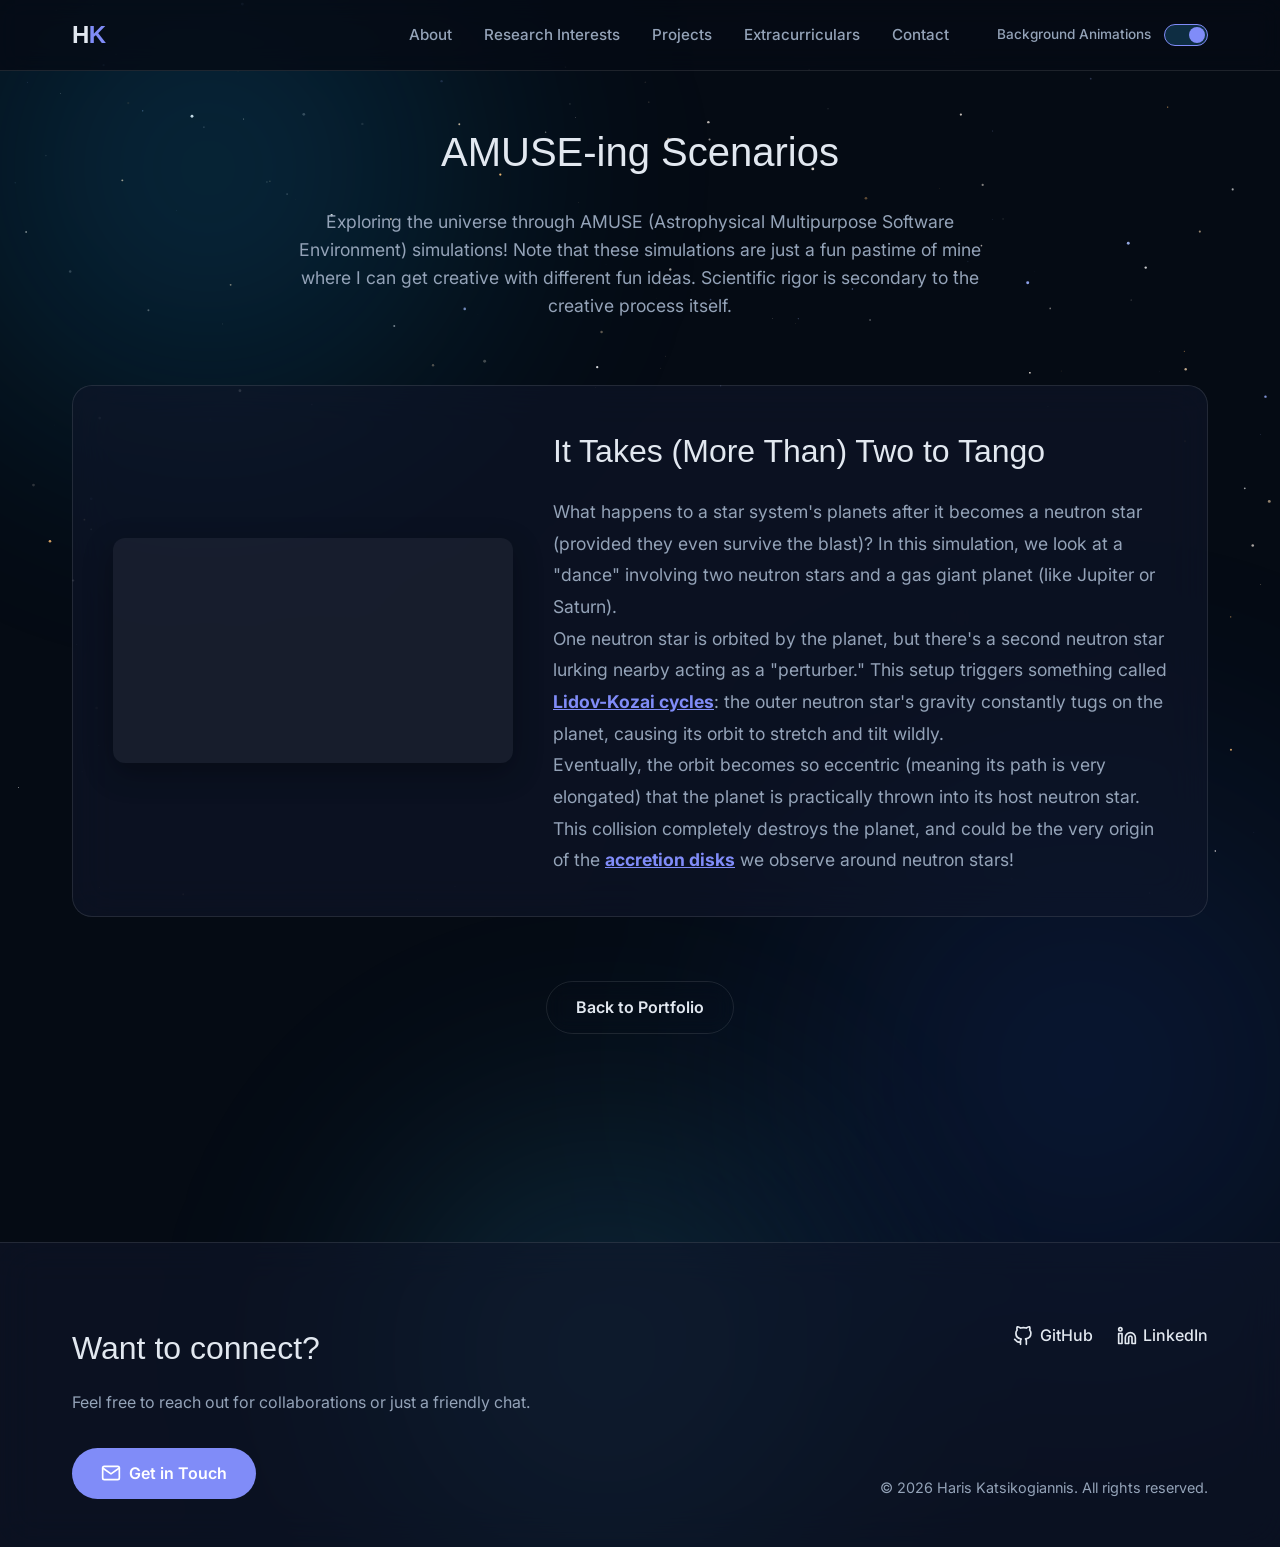
==== amuse-scenarios.html @ 599dd7ea "feat: Embed YouTube videos for AMUSE scenarios, update associated styling, and add a disclaimer rega" ====
<!DOCTYPE html>
<html lang="en">

<head>
    <meta charset="UTF-8">
    <meta name="viewport" content="width=device-width, initial-scale=1.0">
    <meta name="description"
        content="AMUSE-ing Scenarios - Using the Astrophysical Multipurpose Software Environment (AMUSE) to simulate astrophysics ideas.">
    <title>AMUSE-ing Scenarios | Haris Katsikogiannis</title>
    <link rel="icon"
        href="data:image/svg+xml,<svg xmlns=%22http://www.w3.org/2000/svg%22 viewBox=%220 0 100 100%22><rect width=%22100%22 height=%22100%22 rx=%2220%22 fill=%22%23050b14%22/><text y=%2272%22 x=%2212%22 font-size=%2260%22 font-family=%22system-ui, sans-serif%22 font-weight=%22900%22><tspan fill=%22%23e2e8f0%22>H</tspan><tspan fill=%22%23808cf8%22>K</tspan></text></svg>">
    <!-- Google Fonts -->
    <link rel="preconnect" href="https://fonts.googleapis.com">
    <link rel="preconnect" href="https://fonts.gstatic.com" crossorigin>
    <link
        href="https://fonts.googleapis.com/css2?family=Inter:wght@300;400;500;600&family=Google+Sans:wght@400;500;700;900&family=IBM+Plex+Mono:wght@400;500&display=swap"
        rel="stylesheet">
    <link rel="stylesheet" href="style.css">
</head>

<body>
    <canvas id="star-canvas"></canvas>
    <div class="blob-wrapper">
        <div class="blob blob-1"></div>
        <div class="blob blob-2"></div>
        <div class="blob blob-3"></div>
    </div>

    <header class="glass-header">
        <div class="container header-container">
            <div class="logo"><a href="index.html" style="text-decoration: none; color: inherit;">H<span>K</span></a>
            </div>
            <nav>
                <ul class="nav-links">
                    <li><a href="index.html#hero">About</a></li>
                    <li><a href="index.html#research">Research Interests</a></li>
                    <li><a href="index.html#projects">Projects</a></li>
                    <li><a href="index.html#extracurriculars">Extracurriculars</a></li>
                    <li><a href="#contact">Contact</a></li>
                    <li class="toggle-container">
                        <span class="toggle-label">Background Animations</span>
                        <label class="switch">
                            <input type="checkbox" id="animation-toggle" checked>
                            <span class="slider"></span>
                        </label>
                    </li>
                </ul>
                <button class="menu-btn" aria-label="Toggle Menu">
                    <svg xmlns="http://www.w3.org/2000/svg" width="24" height="24" viewBox="0 0 24 24" fill="none"
                        stroke="currentColor" stroke-width="2" stroke-linecap="round" stroke-linejoin="round">
                        <line x1="3" y1="12" x2="21" y2="12"></line>
                        <line x1="3" y1="6" x2="21" y2="6"></line>
                        <line x1="3" y1="18" x2="21" y2="18"></line>
                    </svg>
                </button>
            </nav>
        </div>
    </header>

    <div class="overlay"></div>
    <nav class="mobile-nav">
        <ul class="nav-links">
            <li><a href="index.html#hero">About</a></li>
            <li><a href="index.html#research">Research Interests</a></li>
            <li><a href="index.html#projects">Projects</a></li>
            <li><a href="index.html#extracurriculars">Extracurriculars</a></li>
            <li><a href="#contact">Contact</a></li>
            <li class="toggle-container">
                <span class="toggle-label">Background Animations</span>
                <label class="switch">
                    <input type="checkbox" id="mobile-animation-toggle" checked>
                    <span class="slider"></span>
                </label>
            </li>
        </ul>
    </nav>


    <main>
        <section class="projects-section" style="padding-top: 120px;">
            <div class="container">
                <h1 class="section-title">AMUSE-ing Scenarios</h1>
                <p
                    style="text-align: center; color: var(--text-secondary); max-width: 700px; margin: -1.5rem auto 4rem auto; font-size: 1.1rem;">
                    Exploring the universe through AMUSE (Astrophysical Multipurpose Software Environment)
                    simulations! Note that these simulations are just a fun pastime of mine where I can get creative
                    with different fun ideas. Scientific rigor is secondary to the creative process itself.
                </p>

                <div class="list-view">
                    <!-- Scenario 1: It Takes >2 to Tango -->
                    <article class="list-card">
                        <div class="list-card-video">
                            <iframe
                                src="https://www.youtube.com/embed/Wqv7goIY148?autoplay=1&mute=1&loop=1&playlist=Wqv7goIY148"
                                title="YouTube video player" frameborder="0"
                                allow="accelerometer; autoplay; clipboard-write; encrypted-media; gyroscope; picture-in-picture; web-share"
                                referrerpolicy="strict-origin-when-cross-origin" allowfullscreen>
                            </iframe>
                        </div>
                        <div class="list-card-content">
                            <h3>It Takes (More Than) Two to Tango</h3>
                            <p>
                                What happens to a star system's planets after it becomes a neutron star
                                (provided they even survive the blast)?
                                In this simulation, we look at a "dance" involving two neutron stars and a gas giant
                                planet (like Jupiter or Saturn).
                            </p>
                            <p>
                                One neutron star is orbited by the planet, but there's a second neutron star lurking
                                nearby acting as a "perturber."
                                This setup triggers something called <strong><a
                                        href="https://en.wikipedia.org/wiki/Kozai_mechanism" target="_blank"
                                        rel="noopener noreferrer"
                                        style="color: var(--accent-primary); text-decoration: underline;">Lidov-Kozai
                                        cycles</a></strong>: the outer
                                neutron star's gravity constantly tugs on the planet, causing
                                its orbit to stretch and tilt wildly.
                            </p>
                            <p>
                                Eventually, the orbit becomes so eccentric (meaning its path is very elongated) that
                                the planet is practically thrown into
                                its host neutron star.
                                This collision completely destroys the planet, and could be the very origin of the
                                <strong><a href="https://en.wikipedia.org/wiki/Accretion_disk" target="_blank"
                                        rel="noopener noreferrer"
                                        style="color: var(--accent-primary); text-decoration: underline;">accretion
                                        disks</a></strong> we observe around neutron stars!
                            </p>
                        </div>
                    </article>
                </div>

                <div style="text-align: center; margin-top: 4rem;">
                    <a href="index.html" class="btn btn-secondary">Back to Portfolio</a>
                </div>
            </div>
        </section>
    </main>

    <footer id="contact" class="glass-footer">
        <div class="container footer-content">
            <div class="footer-left">
                <h2>Want to connect?</h2>
                <p>Feel free to reach out for collaborations or just a friendly chat.</p>
                <a href="mailto:haris.katsik@gmail.com" class="btn btn-primary"
                    style="display: inline-flex; align-items: center; gap: 0.5rem;">
                    <svg xmlns="http://www.w3.org/2000/svg" width="20" height="20" viewBox="0 0 24 24" fill="none"
                        stroke="currentColor" stroke-width="2" stroke-linecap="round" stroke-linejoin="round">
                        <path d="M4 4h16c1.1 0 2 .9 2 2v12c0 1.1-.9 2-2 2H4c-1.1 0-2-.9-2-2V6c0-1.1.9-2 2-2z"></path>
                        <polyline points="22,6 12,13 2,6"></polyline>
                    </svg>
                    Get in Touch
                </a>
            </div>
            <div class="footer-right">
                <div class="social-links">
                    <a href="https://github.com/harry353" class="social-link"
                        style="display: inline-flex; align-items: center; gap: 0.4rem;">
                        <svg xmlns="http://www.w3.org/2000/svg" width="20" height="20" viewBox="0 0 24 24" fill="none"
                            stroke="currentColor" stroke-width="2" stroke-linecap="round" stroke-linejoin="round">
                            <path
                                d="M9 19c-5 1.5-5-2.5-7-3m14 6v-3.87a3.37 3.37 0 0 0-.94-2.61c3.14-.35 6.44-1.54 6.44-7A5.44 5.44 0 0 0 20 4.77 5.07 5.07 0 0 0 19.91 1S18.73.65 16 2.48a13.38 13.38 0 0 0-7 0C6.27.65 5.09 1 5.09 1A5.07 5.07 0 0 0 5 4.77a5.44 5.44 0 0 0-1.5 3.78c0 5.42 3.3 6.61 6.44 7A3.37 3.37 0 0 0 9 18.13V22">
                            </path>
                        </svg>
                        GitHub
                    </a>
                    <a href="https://www.linkedin.com/in/haris-katsikogiannis-a5a2321a0/" class="social-link"
                        style="display: inline-flex; align-items: center; gap: 0.4rem;">
                        <svg xmlns="http://www.w3.org/2000/svg" width="20" height="20" viewBox="0 0 24 24" fill="none"
                            stroke="currentColor" stroke-width="2" stroke-linecap="round" stroke-linejoin="round">
                            <path d="M16 8a6 6 0 0 1 6 6v7h-4v-7a2 2 0 0 0-2-2 2 2 0 0 0-2 2v7h-4v-7a6 6 0 0 1 6-6z">
                            </path>
                            <rect x="2" y="9" width="4" height="12"></rect>
                            <circle cx="4" cy="4" r="2"></circle>
                        </svg>
                        LinkedIn
                    </a>
                </div>
                <p class="copyright">&copy; 2026 Haris Katsikogiannis. All rights reserved.</p>
            </div>
        </div>
    </footer>

    <script src="script.js"></script>
</body>

</html>
---- style.css ----
/* 
   Global Tokens & Reset
*/
:root {
    --bg-color: #050b14;
    /* Deep space navy */
    --text-primary: #e2e8f0;
    --text-secondary: #94a3b8;
    --accent-primary: #808cf8;
    --accent-secondary: #808cf8;
    --glass-bg: rgba(15, 23, 42, 0.6);
    --glass-border: rgba(255, 255, 255, 0.1);
    --glass-glow: rgba(128, 140, 248, 0.15);

    --font-sans: 'Inter', sans-serif;
    --font-heading: 'Google Sans', sans-serif;

    --hero-scale: 0.8;
    /* Change this single number to scale the hero text */
    --hero-font-size: clamp(calc(3rem * var(--hero-scale)), calc(5vw * var(--hero-scale)), calc(5rem * var(--hero-scale)));

    --transition-fast: 0.2s ease;
    --transition-smooth: 0.4s cubic-bezier(0.16, 1, 0.3, 1);
}

* {
    margin: 0;
    padding: 0;
    box-sizing: border-box;
}

html {
    scroll-behavior: smooth;
}

body {
    background-color: var(--bg-color);
    color: var(--text-primary);
    font-family: var(--font-sans);
    line-height: 1.6;
    overflow-x: hidden;
    position: relative;
}

/* 
   Star Canvas
*/
#star-canvas {
    position: fixed;
    top: 0;
    left: 0;
    width: 100%;
    height: 100%;
    z-index: -2;
    pointer-events: none;
    transition: opacity 3s ease;
}

/* 
   Background effects (Blobs) 
*/
.blob-wrapper {
    position: absolute;
    top: 0;
    left: 0;
    width: 100%;
    height: 100%;
    overflow: hidden;
    z-index: -1;
    pointer-events: none;
}

.blob {
    position: absolute;
    border-radius: 50%;
    filter: blur(100px);
    z-index: -1;
    opacity: 0.5;
    animation: drift 20s infinite alternate linear;
    transition: opacity 3s ease;
}

.blob-1 {
    width: 800px;
    height: 800px;
    background: radial-gradient(circle, rgba(14, 165, 233, 0.45) 0%, rgba(14, 165, 233, 0) 70%);
    top: -15%;
    left: -15%;
}

.blob-2 {
    width: 900px;
    height: 900px;
    background: radial-gradient(circle, rgba(37, 99, 235, 0.35) 0%, rgba(37, 99, 235, 0) 70%);
    top: 40%;
    right: -20%;
    animation-delay: -5s;
}

.blob-3 {
    width: 700px;
    height: 700px;
    background: radial-gradient(circle, rgba(56, 189, 248, 0.4) 0%, rgba(56, 189, 248, 0) 70%);
    bottom: -10%;
    left: 20%;
    animation-delay: -10s;
}

@keyframes drift {
    0% {
        transform: translate(0, 0) scale(1);
    }

    100% {
        transform: translate(50px, 50px) scale(1.1);
    }
}

/* 
   Typography 
*/
h1,
h2,
h3,
.logo {
    font-family: var(--font-heading);
    font-weight: 400;
}

.gradient-text {
    background: linear-gradient(90deg, var(--accent-primary), var(--accent-secondary), #b224ef);
    -webkit-background-clip: text;
    -webkit-text-fill-color: transparent;
    background-clip: text;
}

/* 
   Layout 
*/
.container {
    max-width: 1200px;
    margin: 0 auto;
    padding: 0 2rem;
    width: 100%;
}

/* 
   Header Navigation 
*/
.glass-header {
    position: fixed;
    top: 0;
    left: 0;
    width: 100%;
    z-index: 1000;
    background: rgba(5, 11, 20, 0.8);
    backdrop-filter: blur(12px);
    border-bottom: 1px solid var(--glass-border);
    padding: 1rem 0;
    transition: var(--transition-smooth);
}

.header-container {
    display: flex;
    justify-content: space-between;
    align-items: center;
}

.logo {
    font-size: 1.5rem;
    font-weight: 900;
    letter-spacing: -0.5px;
}

.logo span {
    color: var(--accent-primary);
}

.nav-links {
    list-style: none;
    display: flex;
    gap: 2rem;
}

.nav-links a {
    color: var(--text-secondary);
    text-decoration: none;
    font-size: 0.95rem;
    font-weight: 500;
    transition: var(--transition-fast);
}

.nav-links a:hover {
    color: var(--text-primary);
}

/* 
   Buttons 
*/
.btn {
    display: inline-block;
    padding: 0.8rem 1.8rem;
    border-radius: 50px;
    text-decoration: none;
    font-weight: 600;
    font-family: var(--font-sans);
    transition: var(--transition-fast);
    cursor: pointer;
    border: none;
    font-size: 1rem;
}

.btn-primary {
    background: #808cf8ff;
    color: #fff;
}

.btn-primary:hover {
    transform: translateY(-2px);
}

.btn-secondary {
    background: transparent;
    color: var(--text-primary);
    border: 1px solid var(--glass-border);
    backdrop-filter: blur(10px);
}

.btn-secondary:hover {
    background: rgba(15, 23, 42, 0.05);
    border-color: var(--accent-primary);
}

.btn-small {
    padding: 0.5rem 1.2rem;
    font-size: 0.875rem;
}


/* 
   Hero Section 
*/
.hero-section {
    min-height: 100vh;
    display: flex;
    align-items: center;
    padding-top: 80px;
}

.hero-content {
    max-width: 800px;
}

.hero-title {
    font-size: var(--hero-font-size);
    line-height: 1.1;
    margin-bottom: 1.5rem;
}

.hero-subtitle {
    font-size: 1.25rem;
    color: var(--text-secondary);
    margin-bottom: 2.5rem;
    max-width: 600px;
}

.hero-cta {
    display: flex;
    gap: 1rem;
}

/* 
   Projects Section 
*/
.projects-section {
    padding: 8rem 0;
}

.section-title {
    font-size: 2.5rem;
    margin-bottom: 3rem;
    text-align: center;
}

.projects-grid {
    display: grid;
    grid-template-columns: repeat(auto-fit, minmax(320px, 1fr));
    gap: 2.5rem;
}

/* 
   Glassmorphic Cards 
*/
.glass-card {
    background: var(--glass-bg);
    border: 1px solid var(--glass-border);
    border-radius: 20px;
    overflow: hidden;
    backdrop-filter: blur(20px);
    transition: var(--transition-smooth);
}

.glass-card:hover {
    transform: translateY(-8px);
    border-color: rgba(15, 23, 42, 0.1);
    box-shadow: 0 10px 40px rgba(0, 0, 0, 0.05);
}

.project-image {
    width: 100%;
    height: 220px;
    position: relative;
    overflow: hidden;
    background-color: rgba(255, 255, 255, 0.03);
}

.project-image img {
    width: 100%;
    height: 100%;
    object-fit: cover;
    transition: transform 0.6s ease;
}

.glass-card:hover .project-image img {
    transform: scale(1.05);
}

.project-overlay {
    position: absolute;
    inset: 0;
    background: rgba(5, 11, 20, 0.9);
    display: flex;
    justify-content: center;
    align-items: center;
    opacity: 0;
    transition: var(--transition-fast);
}

.glass-card:hover .project-overlay {
    opacity: 1;
}

.project-info {
    padding: 1.8rem;
}

.project-info h3 {
    font-size: 1.4rem;
    margin-bottom: 0.8rem;
}

.project-info p {
    color: var(--text-secondary);
    font-size: 0.95rem;
    margin-bottom: 1.5rem;
}

.tech-stack {
    display: flex;
    flex-wrap: wrap;
    gap: 0.5rem;
}

.tech-stack span {
    font-size: 0.75rem;
    padding: 0.3rem 0.8rem;
    background: rgba(15, 23, 42, 0.05);
    border: 1px solid rgba(15, 23, 42, 0.1);
    border-radius: 20px;
    color: var(--accent-primary);
    font-weight: 500;
}

/* 
   Footer 
*/
.glass-footer {
    background: var(--glass-bg);
    border-top: 1px solid var(--glass-border);
    backdrop-filter: blur(20px);
    padding: 5rem 0 3rem;
    margin-top: 5rem;
}

.footer-content {
    display: flex;
    justify-content: space-between;
    flex-wrap: wrap;
    gap: 3rem;
}

.footer-left h2 {
    font-size: 2rem;
    margin-bottom: 1rem;
}

.footer-left p {
    color: var(--text-secondary);
    margin-bottom: 2rem;
}

.footer-right {
    display: flex;
    flex-direction: column;
    align-items: flex-end;
    justify-content: space-between;
}

.social-links {
    display: flex;
    gap: 1.5rem;
    margin-bottom: 2rem;
}

.social-link {
    color: var(--text-primary);
    text-decoration: none;
    font-weight: 500;
    transition: var(--transition-fast);
}

.social-link:hover {
    color: var(--accent-primary);
}

.copyright {
    color: var(--text-secondary);
    font-size: 0.9rem;
}

/* 
   Media Queries 
*/
@media (max-width: 768px) {
    .footer-content {
        flex-direction: column;
    }

    .footer-right {
        align-items: flex-start;
    }

    .nav-links {
        display: none;
        /* Add a mobile menu logic if needed */
    }
}

/* 
   Toggle Switch 
*/
.toggle-container {
    display: flex;
    align-items: center;
    gap: 0.8rem;
    margin-left: 1rem;
}

.toggle-label {
    font-size: 0.85rem;
    color: var(--text-secondary);
    font-weight: 500;
}

.switch {
    position: relative;
    display: inline-block;
    width: 44px;
    height: 22px;
}

.switch input {
    opacity: 0;
    width: 0;
    height: 0;
}

.slider {
    position: absolute;
    cursor: pointer;
    top: 0;
    left: 0;
    right: 0;
    bottom: 0;
    background-color: rgba(255, 255, 255, 0.1);
    border: 1px solid var(--glass-border);
    transition: 0.4s;
    border-radius: 22px;
}

.slider:before {
    position: absolute;
    content: "";
    height: 16px;
    width: 16px;
    left: 2px;
    bottom: 2px;
    background-color: var(--text-secondary);
    transition: 0.4s;
    border-radius: 50%;
}

input:checked+.slider {
    background-color: rgba(56, 189, 248, 0.2);
    border-color: var(--accent-primary);
}

input:checked+.slider:before {
    transform: translateX(22px);
    background-color: var(--accent-primary);
}

/* Animation Disabling */
body.animations-disabled .blob {
    opacity: 0 !important;
}


body.animations-disabled #star-canvas {
    opacity: 0.05;
    /* Fade to almost black, just very subtle stars remaining */
}

/* 
   List View Layout (AMUSE Page)
*/
.list-view {
    display: flex;
    flex-direction: column;
    gap: 3rem;
    max-width: 1200px;
    margin: 4rem auto;
}

.list-card {
    display: flex;
    gap: 2.5rem;
    align-items: center;
    padding: 2.5rem;
    background: var(--glass-bg);
    border: 1px solid var(--glass-border);
    border-radius: 20px;
    backdrop-filter: blur(20px);
    transition: var(--transition-smooth);
}

.list-card:hover {
    border-color: var(--glass-border);
    box-shadow: none;
    transform: none;
}

.list-card-video {
    flex: 0 0 400px;
    aspect-ratio: 16 / 9;
    border-radius: 12px;
    overflow: hidden;
    background: rgba(255, 255, 255, 0.05);
    display: flex;
    align-items: center;
    justify-content: center;
    box-shadow: 0 10px 30px rgba(0, 0, 0, 0.3);
}

.list-card-video iframe {
    width: 100%;
    height: 100%;
    border: none;
}

.list-card-content {
    flex: 1;
}

.list-card-content h3 {
    font-size: 2rem;
    margin-bottom: 1.2rem;
    color: var(--text-primary);
}

.list-card-content p {
    color: var(--text-secondary);
    font-size: 1.1rem;
    line-height: 1.8;
}

/* 
   Mobile Navigation 
*/
.menu-btn {
    display: none;
    background: transparent;
    border: none;
    color: var(--text-primary);
    cursor: pointer;
    font-size: 1.5rem;
    z-index: 1002;
    padding: 0.5rem;
}

.mobile-nav {
    position: fixed;
    top: 0;
    right: -100%;
    width: 300px;
    height: 100vh;
    background: rgba(5, 11, 20, 0.98);
    backdrop-filter: blur(20px);
    z-index: 1001;
    display: flex;
    flex-direction: column;
    padding: 6rem 2rem 2rem;
    transition: var(--transition-smooth);
    border-left: 1px solid var(--glass-border);
}

.mobile-nav.active {
    right: 0;
}

.mobile-nav .nav-links {
    flex-direction: column;
    gap: 2rem;
}

.mobile-nav .nav-links a {
    font-size: 1.2rem;
}

.mobile-nav .toggle-container {
    margin-left: 0;
    margin-top: 2rem;
    padding-top: 2rem;
    border-top: 1px solid var(--glass-border);
}

.overlay {
    position: fixed;
    top: 0;
    left: 0;
    width: 100%;
    height: 100%;
    background: rgba(0, 0, 0, 0.5);
    z-index: 1000;
    opacity: 0;
    pointer-events: none;
    transition: var(--transition-fast);
}

.overlay.active {
    opacity: 1;
    pointer-events: all;
}

@media (max-width: 960px) {
    .glass-header .nav-links {
        display: none !important;
    }

    .menu-btn {
        display: block;
    }

    .mobile-nav .nav-links {
        display: flex !important;
        flex-direction: column;
    }

    .list-card {
        flex-direction: column;
        padding: 2rem;
        text-align: center;
    }

    .list-card-video {
        width: 100%;
        flex: none;
        margin-bottom: 1.5rem;
    }
}
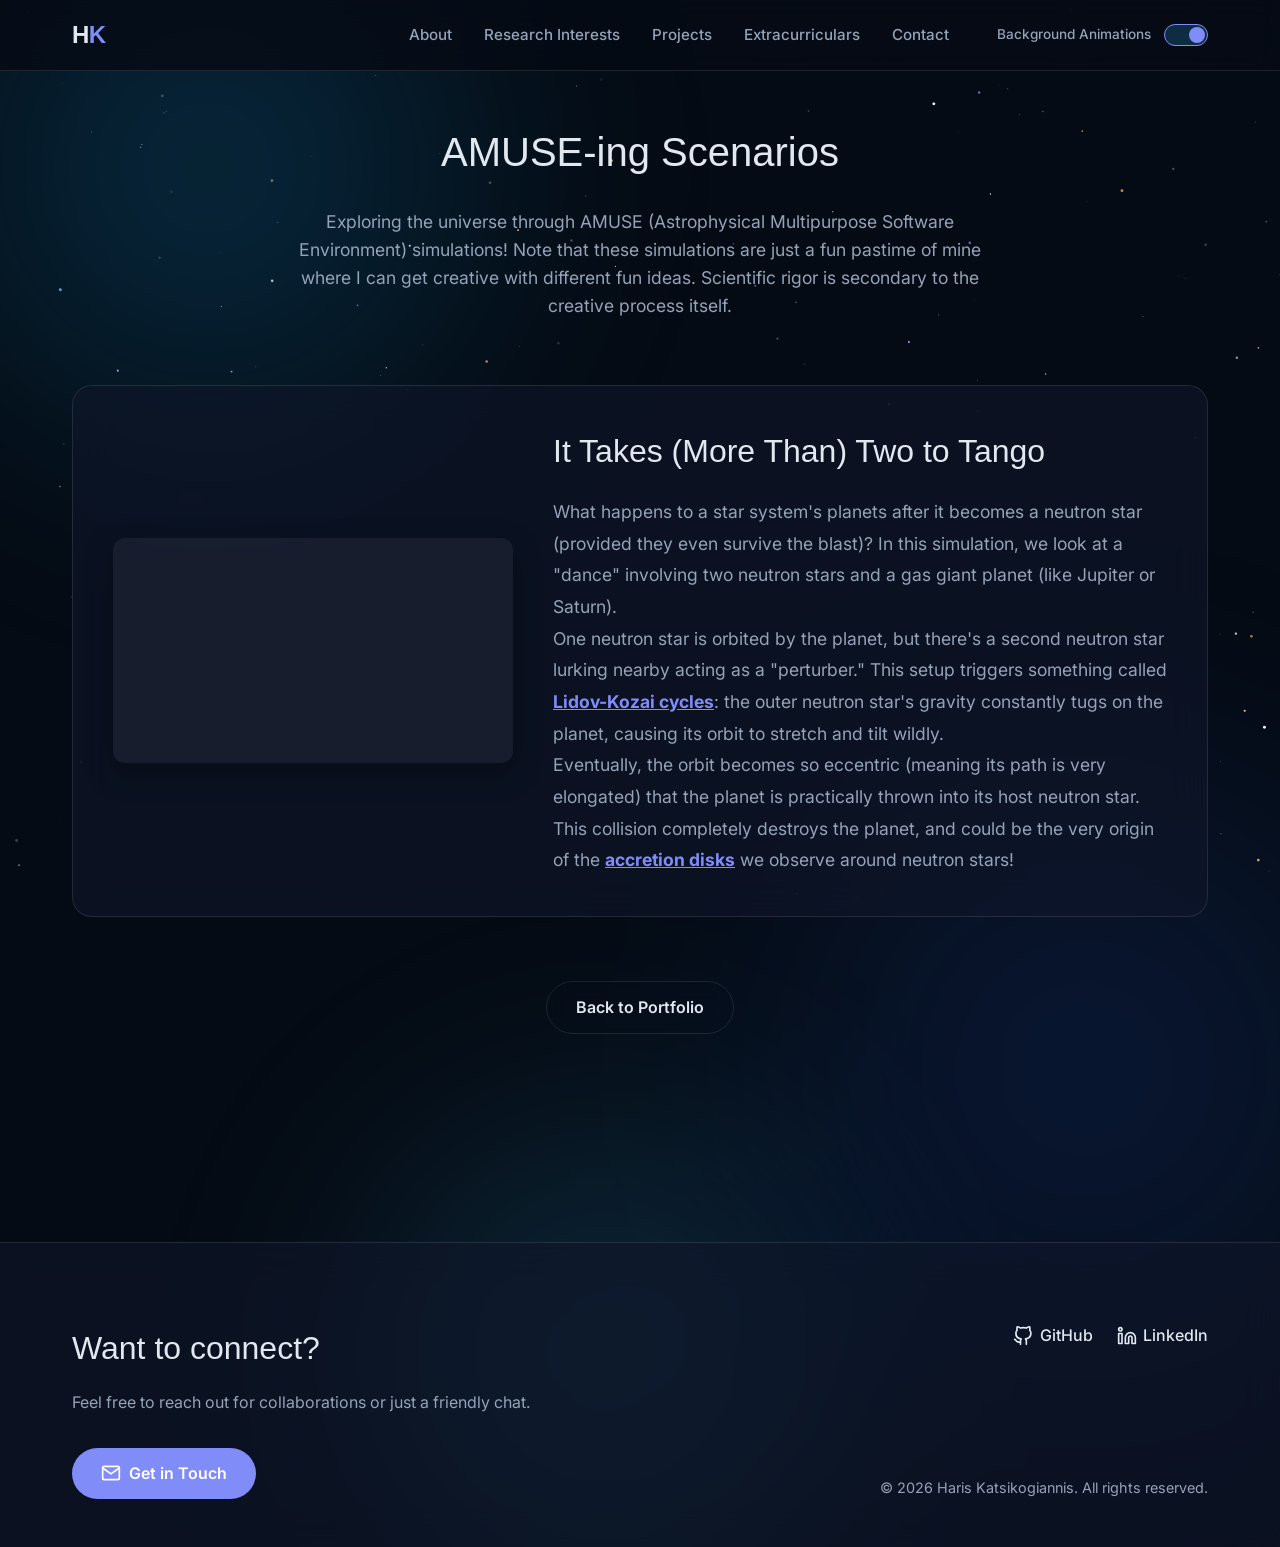
==== commit 1bf13941: "fix: Disable autoplay for embedded YouTube video." ====
--- a/amuse-scenarios.html
+++ b/amuse-scenarios.html
@@ -92,7 +92,7 @@
                     <article class="list-card">
                         <div class="list-card-video">
                             <iframe
-                                src="https://www.youtube.com/embed/Wqv7goIY148?autoplay=1&mute=1&loop=1&playlist=Wqv7goIY148"
+                                src="https://www.youtube.com/embed/Wqv7goIY148?autoplay=0&mute=1&loop=1&playlist=Wqv7goIY148"
                                 title="YouTube video player" frameborder="0"
                                 allow="accelerometer; autoplay; clipboard-write; encrypted-media; gyroscope; picture-in-picture; web-share"
                                 referrerpolicy="strict-origin-when-cross-origin" allowfullscreen>
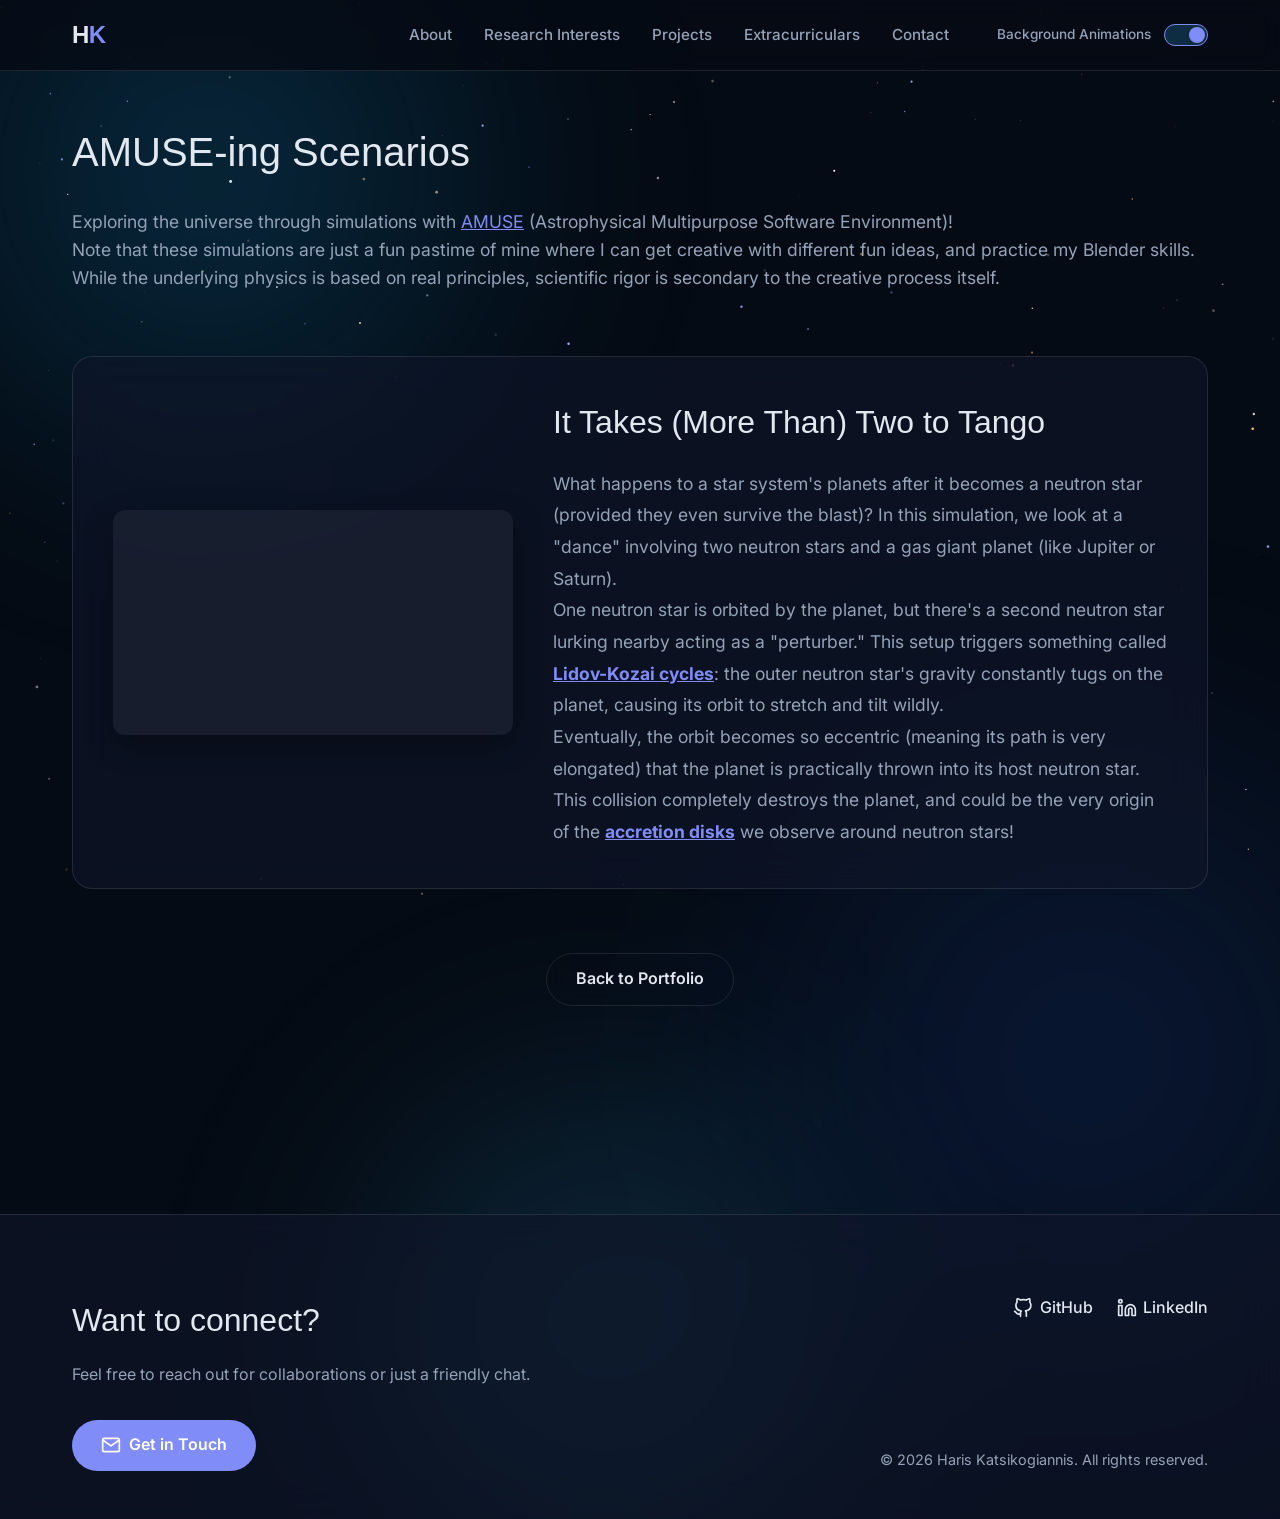
==== commit 3b6ca198: "feat: Add AMUSE project image and content updates, remove scroll animations and smooth scroll behavi" ====
--- a/amuse-scenarios.html
+++ b/amuse-scenarios.html
@@ -79,12 +79,16 @@
     <main>
         <section class="projects-section" style="padding-top: 120px;">
             <div class="container">
-                <h1 class="section-title">AMUSE-ing Scenarios</h1>
-                <p
-                    style="text-align: center; color: var(--text-secondary); max-width: 700px; margin: -1.5rem auto 4rem auto; font-size: 1.1rem;">
-                    Exploring the universe through AMUSE (Astrophysical Multipurpose Software Environment)
-                    simulations! Note that these simulations are just a fun pastime of mine where I can get creative
-                    with different fun ideas. Scientific rigor is secondary to the creative process itself.
+                <h1 class="section-title" style="text-align: left;">AMUSE-ing Scenarios</h1>
+                <p style="text-align: left; color: var(--text-secondary); margin: -1.5rem 0 4rem 0; font-size: 1.1rem;">
+                    Exploring the universe through simulations with <a href="https://github.com/amusecode/amuse"
+                        target="_blank" rel="noopener noreferrer"
+                        style="color: var(--accent-primary); text-decoration: underline;">AMUSE</a> (Astrophysical
+                    Multipurpose Software
+                    Environment)!
+                    <br>Note that these simulations are just a fun pastime of mine where I can get creative
+                    with different fun ideas, and practice my Blender skills. While the underlying physics is based on
+                    real principles, scientific rigor is secondary to the creative process itself.
                 </p>
 
                 <div class="list-view">
--- a/style.css
+++ b/style.css
@@ -30,7 +30,6 @@
 }
 
 html {
-    scroll-behavior: smooth;
 }
 
 body {
@@ -297,13 +296,13 @@
     border-radius: 20px;
     overflow: hidden;
     backdrop-filter: blur(20px);
-    transition: var(--transition-smooth);
 }
 
 .glass-card:hover {
     transform: translateY(-8px);
     border-color: rgba(15, 23, 42, 0.1);
     box-shadow: 0 10px 40px rgba(0, 0, 0, 0.05);
+    transition: transform var(--transition-smooth), border-color var(--transition-smooth), box-shadow var(--transition-smooth);
 }
 
 .project-image {
@@ -541,13 +540,13 @@
     border: 1px solid var(--glass-border);
     border-radius: 20px;
     backdrop-filter: blur(20px);
-    transition: var(--transition-smooth);
 }
 
 .list-card:hover {
     border-color: var(--glass-border);
     box-shadow: none;
     transform: none;
+    transition: transform var(--transition-smooth), border-color var(--transition-smooth), box-shadow var(--transition-smooth);
 }
 
 .list-card-video {
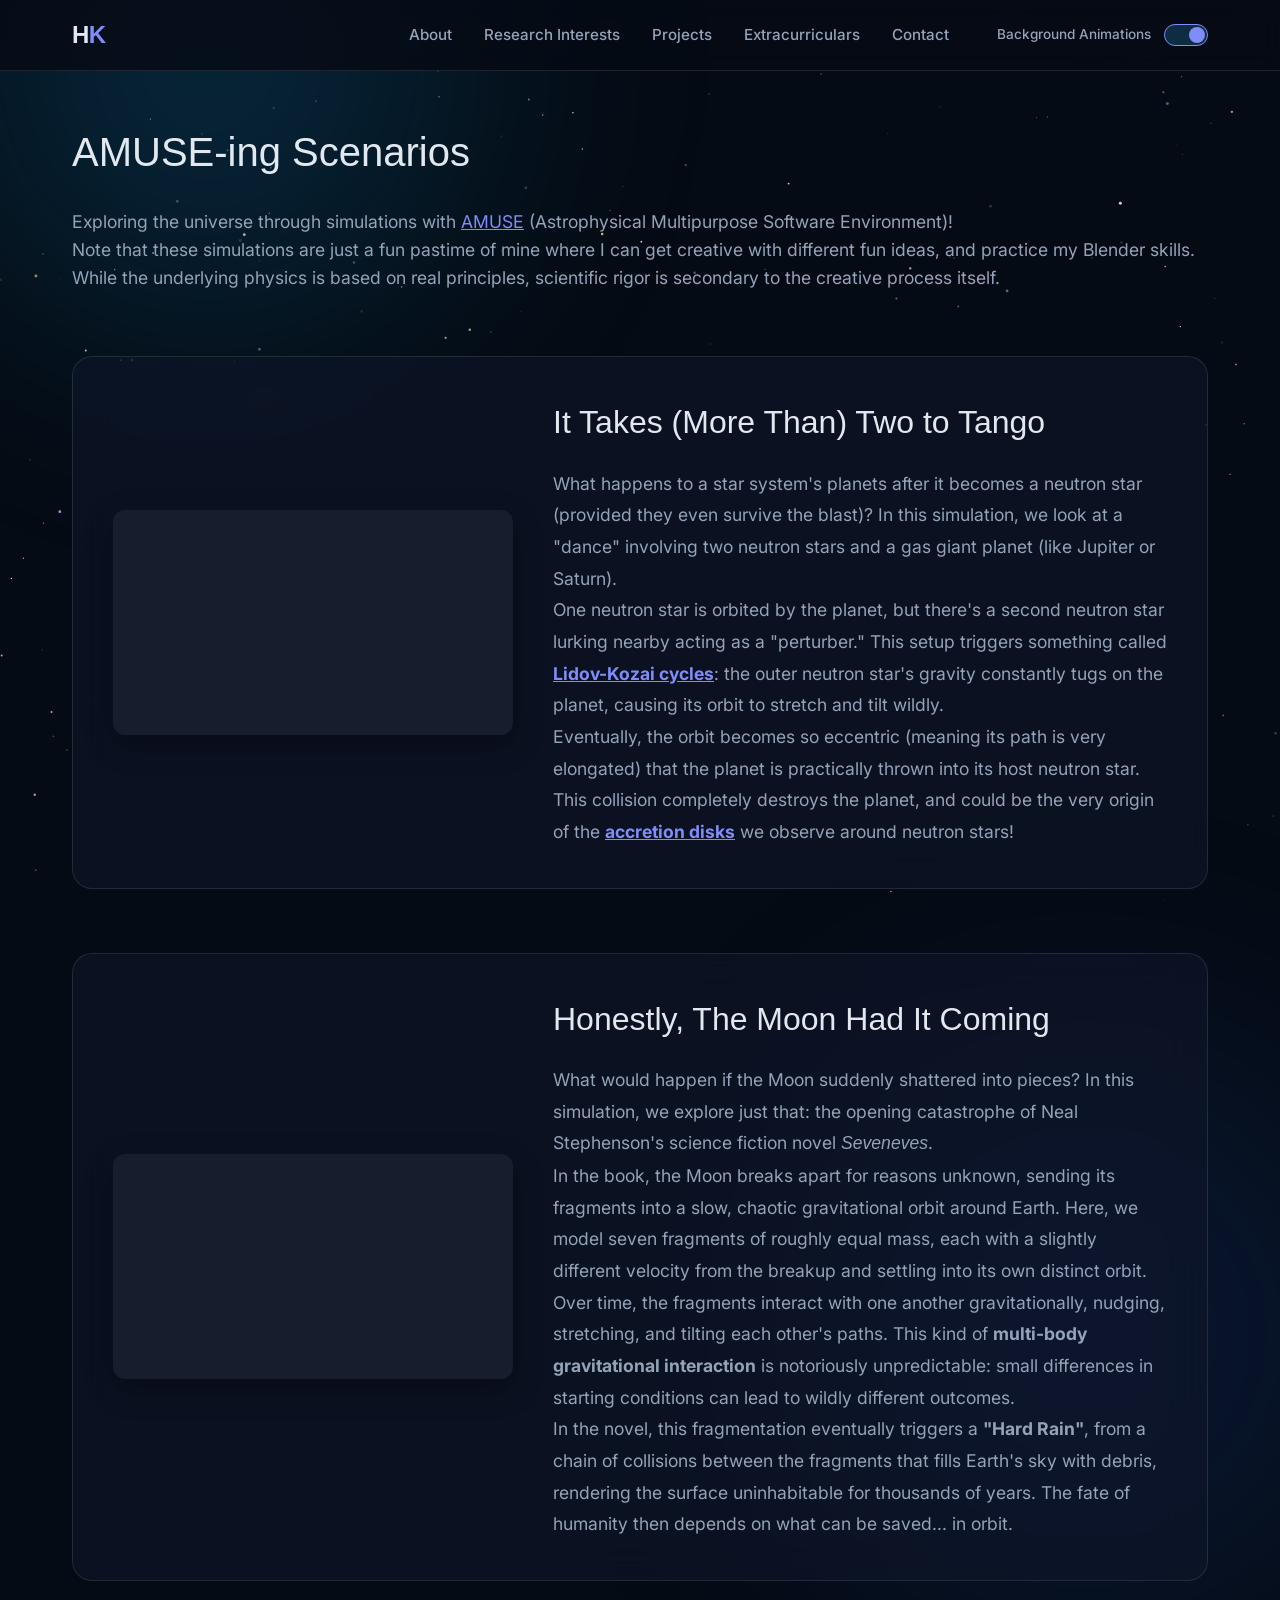
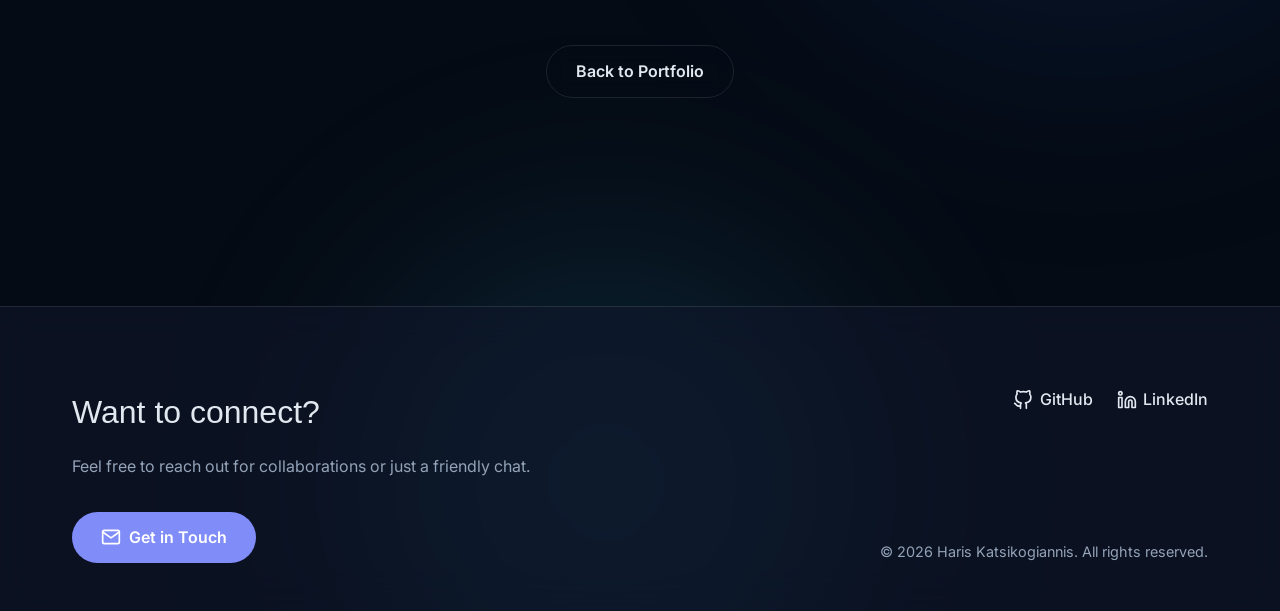
==== commit 04226474: "feat: Add scenario for "Seveneves" simulation with video content" ====
--- a/amuse-scenarios.html
+++ b/amuse-scenarios.html
@@ -135,6 +135,45 @@
                     </article>
                 </div>
 
+                    <!-- Scenario 2: Seveneves - The Hard Rain -->
+                    <article class="list-card">
+                        <div class="list-card-video">
+                            <iframe
+                                src="https://www.youtube.com/embed/LiWPm1GAE88?autoplay=0&mute=1&loop=1&playlist=LiWPm1GAE88"
+                                title="YouTube video player" frameborder="0"
+                                allow="accelerometer; autoplay; clipboard-write; encrypted-media; gyroscope; picture-in-picture; web-share"
+                                referrerpolicy="strict-origin-when-cross-origin" allowfullscreen>
+                            </iframe>
+                        </div>
+                        <div class="list-card-content">
+                            <h3>Honestly, The Moon Had It Coming</h3>
+                            <p>
+                                What would happen if the Moon suddenly shattered into pieces? In this simulation, we
+                                explore just that: the opening catastrophe of Neal Stephenson's science fiction novel
+                                <em>Seveneves</em>.
+                            </p>
+                            <p>
+                                In the book, the Moon breaks apart for reasons unknown, sending its fragments into a
+                                slow, chaotic gravitational orbit around Earth. Here, we model seven fragments of roughly
+                                equal mass, each with a slightly different velocity from the breakup and settling into
+                                its own distinct orbit.
+                            </p>
+                            <p>
+                                Over time, the fragments interact with one another gravitationally, nudging, stretching,
+                                and tilting each other's paths. This kind of <strong>multi-body gravitational
+                                interaction</strong> is notoriously unpredictable: small differences in starting
+                                conditions can lead to wildly different outcomes.
+                            </p>
+                            <p>
+                                In the novel, this fragmentation eventually triggers a <strong>"Hard Rain"</strong>,
+                                from a chain of collisions between the fragments that fills Earth's sky with debris,
+                                rendering the surface uninhabitable for thousands of years. The fate of humanity then
+                                depends on what can be saved... in orbit.
+                            </p>
+                        </div>
+                    </article>
+                </div>
+
                 <div style="text-align: center; margin-top: 4rem;">
                     <a href="index.html" class="btn btn-secondary">Back to Portfolio</a>
                 </div>
--- a/style.css
+++ b/style.css
@@ -29,8 +29,7 @@
     box-sizing: border-box;
 }
 
-html {
-}
+html {}
 
 body {
     background-color: var(--bg-color);
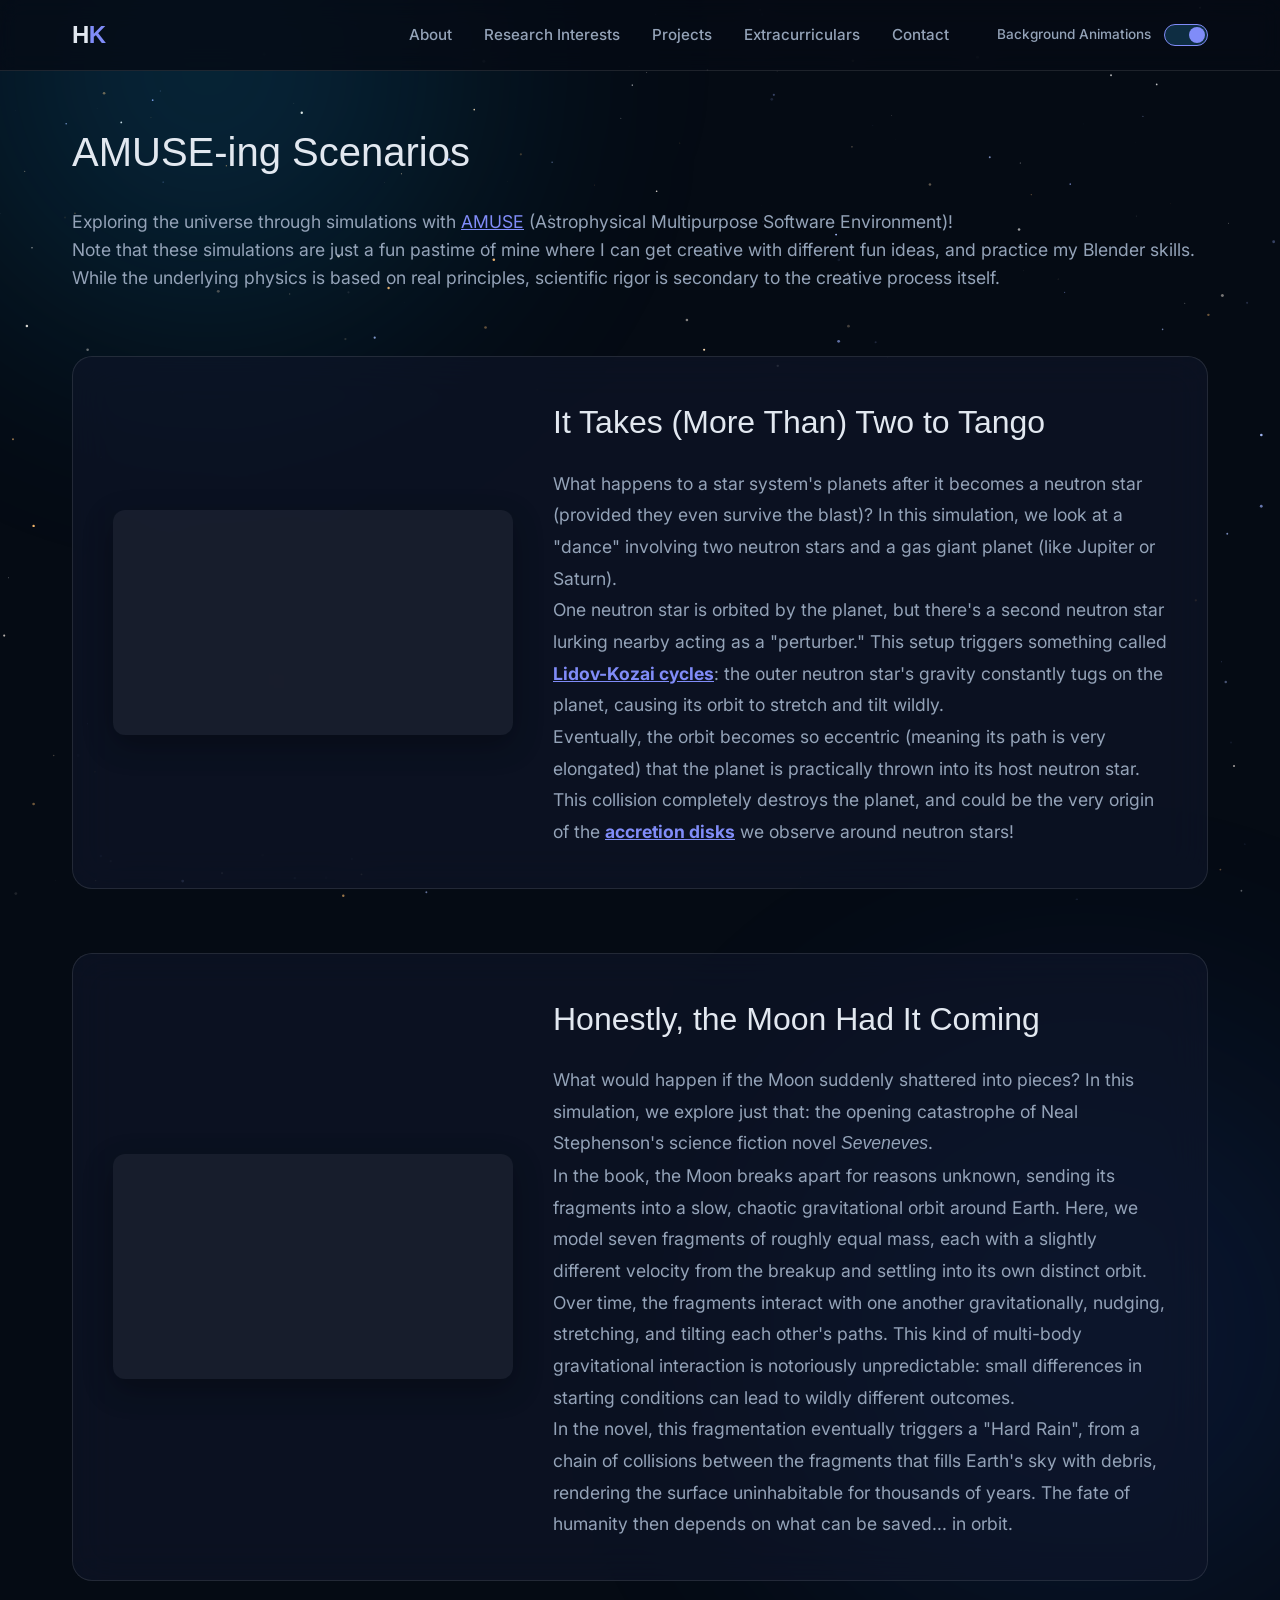
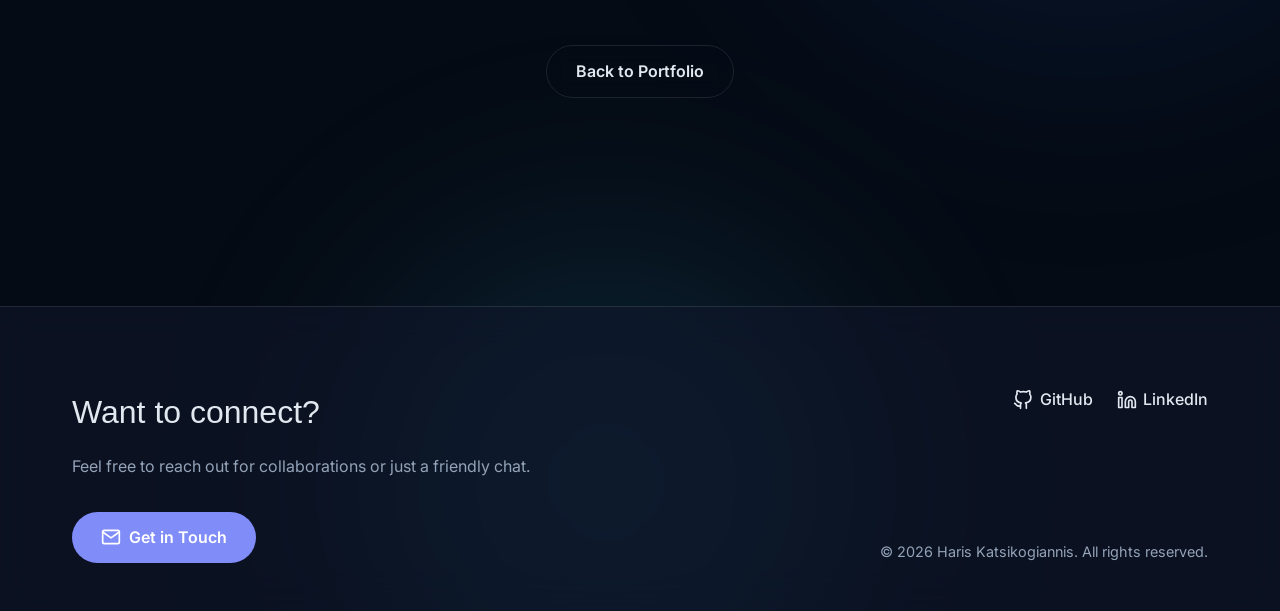
==== commit a8cc5a12: "fix: Correct capitalization in scenario title and improve text formatting. Update CV." ====
--- a/amuse-scenarios.html
+++ b/amuse-scenarios.html
@@ -146,7 +146,7 @@
                             </iframe>
                         </div>
                         <div class="list-card-content">
-                            <h3>Honestly, The Moon Had It Coming</h3>
+                            <h3>Honestly, the Moon Had It Coming</h3>
                             <p>
                                 What would happen if the Moon suddenly shattered into pieces? In this simulation, we
                                 explore just that: the opening catastrophe of Neal Stephenson's science fiction novel
@@ -160,12 +160,12 @@
                             </p>
                             <p>
                                 Over time, the fragments interact with one another gravitationally, nudging, stretching,
-                                and tilting each other's paths. This kind of <strong>multi-body gravitational
-                                interaction</strong> is notoriously unpredictable: small differences in starting
+                                and tilting each other's paths. This kind of multi-body gravitational
+                                interaction is notoriously unpredictable: small differences in starting
                                 conditions can lead to wildly different outcomes.
                             </p>
                             <p>
-                                In the novel, this fragmentation eventually triggers a <strong>"Hard Rain"</strong>,
+                                In the novel, this fragmentation eventually triggers a "Hard Rain",
                                 from a chain of collisions between the fragments that fills Earth's sky with debris,
                                 rendering the surface uninhabitable for thousands of years. The fate of humanity then
                                 depends on what can be saved... in orbit.
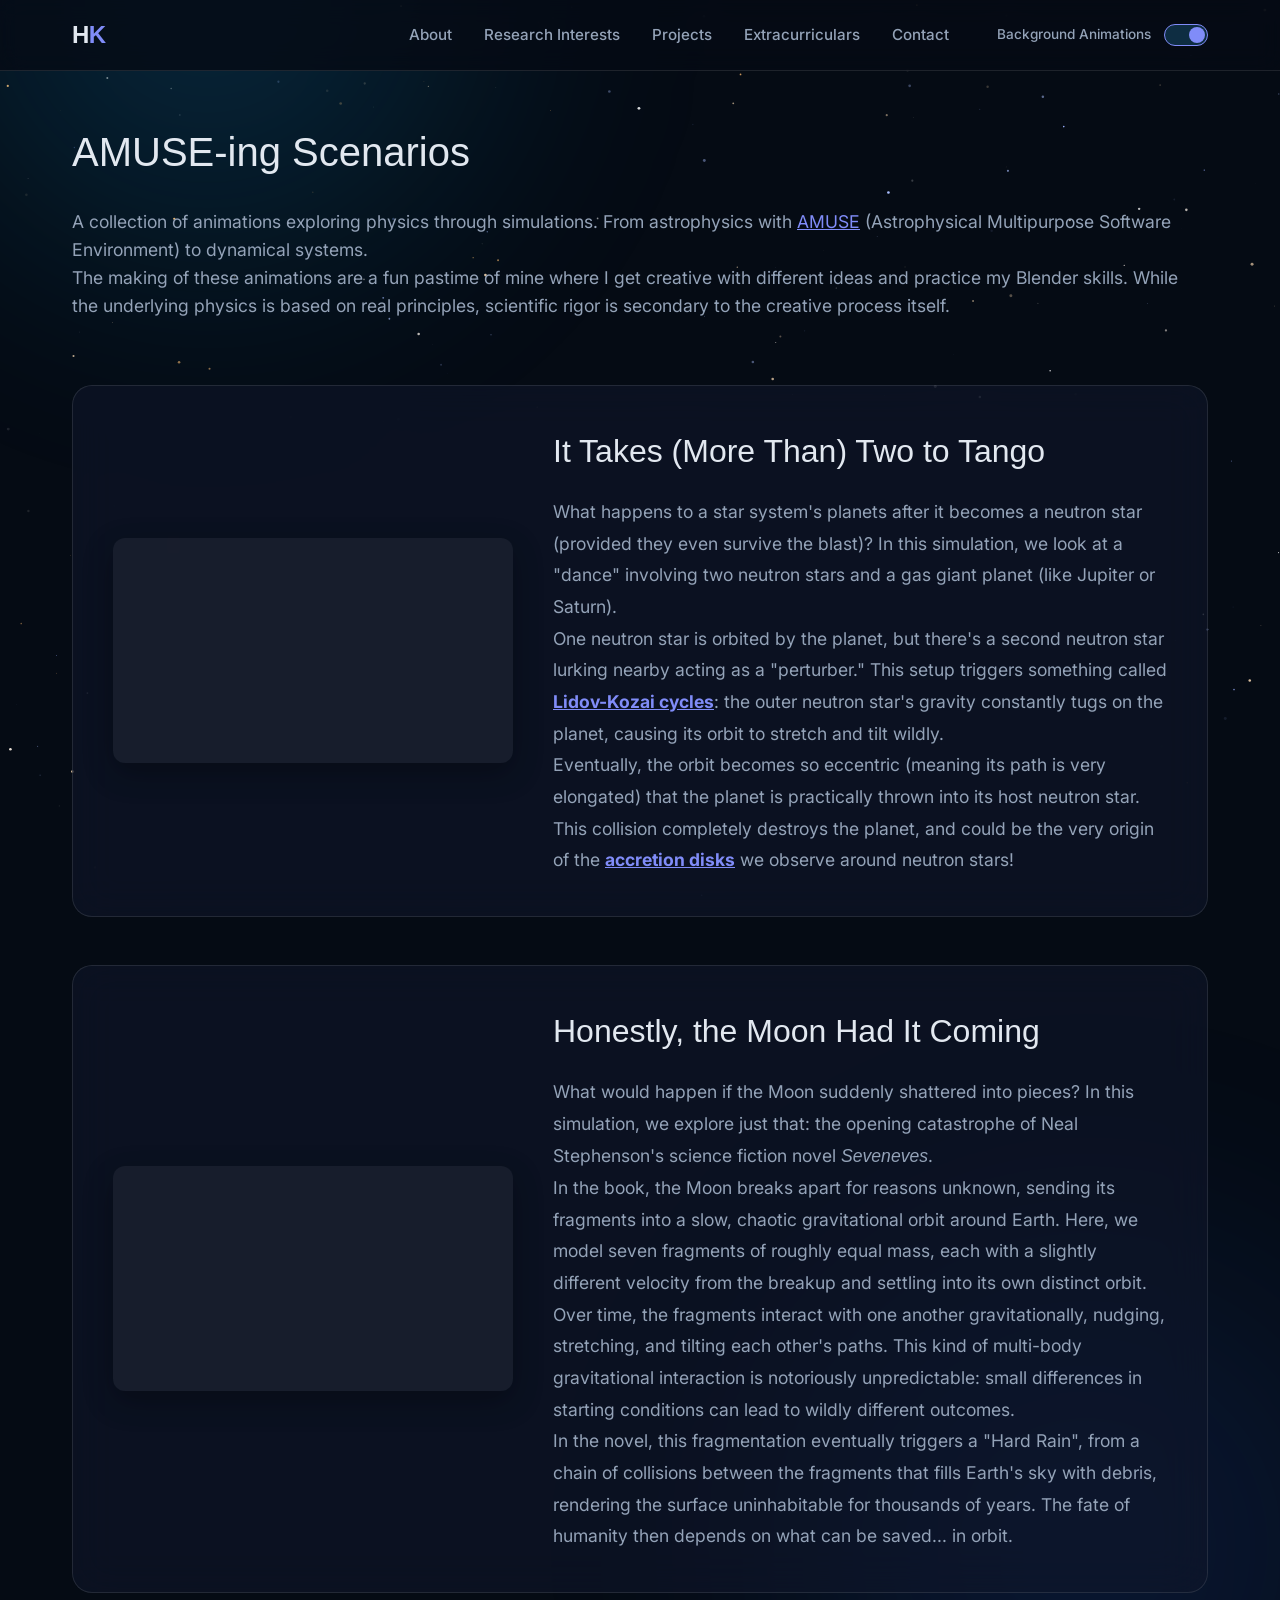
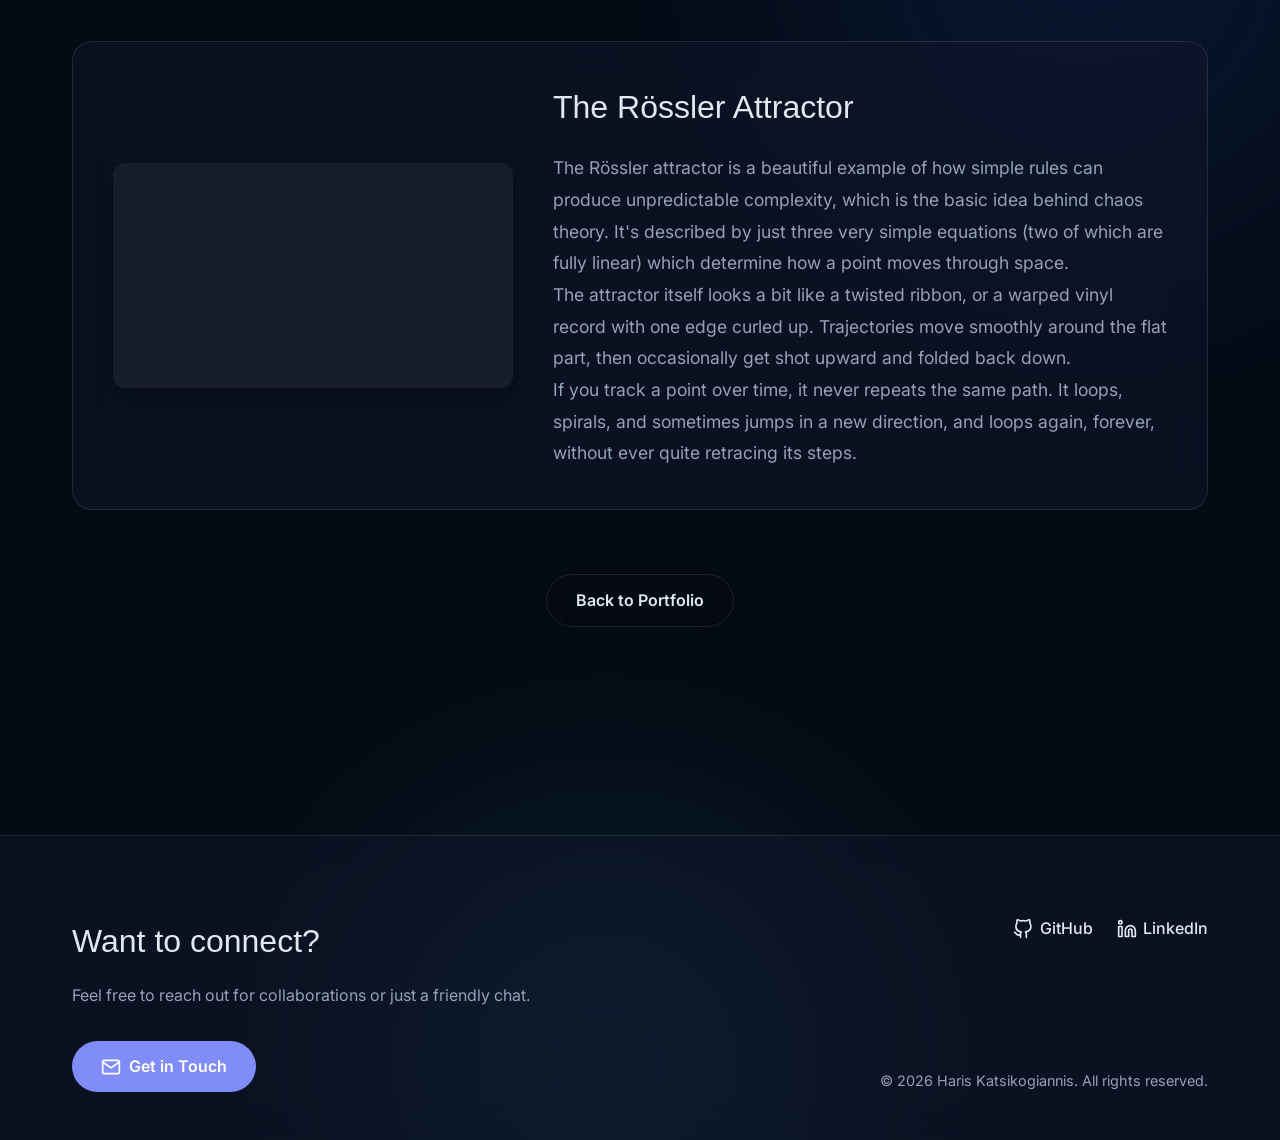
==== commit 85042b86: "fix: Update descriptions in index.html and amuse-scenarios.html for clarity and consistency; add Rös" ====
--- a/amuse-scenarios.html
+++ b/amuse-scenarios.html
@@ -81,14 +81,13 @@
             <div class="container">
                 <h1 class="section-title" style="text-align: left;">AMUSE-ing Scenarios</h1>
                 <p style="text-align: left; color: var(--text-secondary); margin: -1.5rem 0 4rem 0; font-size: 1.1rem;">
-                    Exploring the universe through simulations with <a href="https://github.com/amusecode/amuse"
-                        target="_blank" rel="noopener noreferrer"
+                    A collection of animations exploring physics through simulations. From astrophysics with
+                    <a href="https://github.com/amusecode/amuse" target="_blank" rel="noopener noreferrer"
                         style="color: var(--accent-primary); text-decoration: underline;">AMUSE</a> (Astrophysical
-                    Multipurpose Software
-                    Environment)!
-                    <br>Note that these simulations are just a fun pastime of mine where I can get creative
-                    with different fun ideas, and practice my Blender skills. While the underlying physics is based on
-                    real principles, scientific rigor is secondary to the creative process itself.
+                    Multipurpose Software Environment) to dynamical systems.
+                    <br>The making of these animations are a fun pastime of mine where I get creative with different ideas and practice my
+                    Blender skills. While the underlying physics is based on real principles, scientific rigor is
+                    secondary to the creative process itself.
                 </p>
 
                 <div class="list-view">
@@ -133,7 +132,6 @@
                             </p>
                         </div>
                     </article>
-                </div>
 
                     <!-- Scenario 2: Seveneves - The Hard Rain -->
                     <article class="list-card">
@@ -169,6 +167,37 @@
                                 from a chain of collisions between the fragments that fills Earth's sky with debris,
                                 rendering the surface uninhabitable for thousands of years. The fate of humanity then
                                 depends on what can be saved... in orbit.
+                            </p>
+                        </div>
+                    </article>
+
+                    <!-- Scenario 3: Rössler Attractor -->
+                    <article class="list-card">
+                        <div class="list-card-video">
+                            <iframe
+                                src="https://www.youtube.com/embed/wYL_2EeYGOs?autoplay=0&mute=1&loop=1&playlist=wYL_2EeYGOs"
+                                title="YouTube video player" frameborder="0"
+                                allow="accelerometer; autoplay; clipboard-write; encrypted-media; gyroscope; picture-in-picture; web-share"
+                                referrerpolicy="strict-origin-when-cross-origin" allowfullscreen>
+                            </iframe>
+                        </div>
+                        <div class="list-card-content">
+                            <h3>The Rössler Attractor</h3>
+                            <p>
+                                The Rössler attractor is a beautiful example of how simple rules can produce
+                                unpredictable complexity, which is the basic idea behind chaos theory. It's described by
+                                just three very simple equations (two of which are fully linear) which determine how a
+                                point moves through space.
+                            </p>
+                            <p>
+                                The attractor itself looks a bit like a twisted ribbon, or a warped vinyl record with
+                                one edge curled up. Trajectories move smoothly around the flat part, then occasionally
+                                get shot upward and folded back down.
+                            </p>
+                            <p>
+                                If you track a point over time, it never repeats the same path. It loops, spirals, and
+                                sometimes jumps in a new direction, and loops again, forever, without ever quite
+                                retracing its steps.
                             </p>
                         </div>
                     </article>
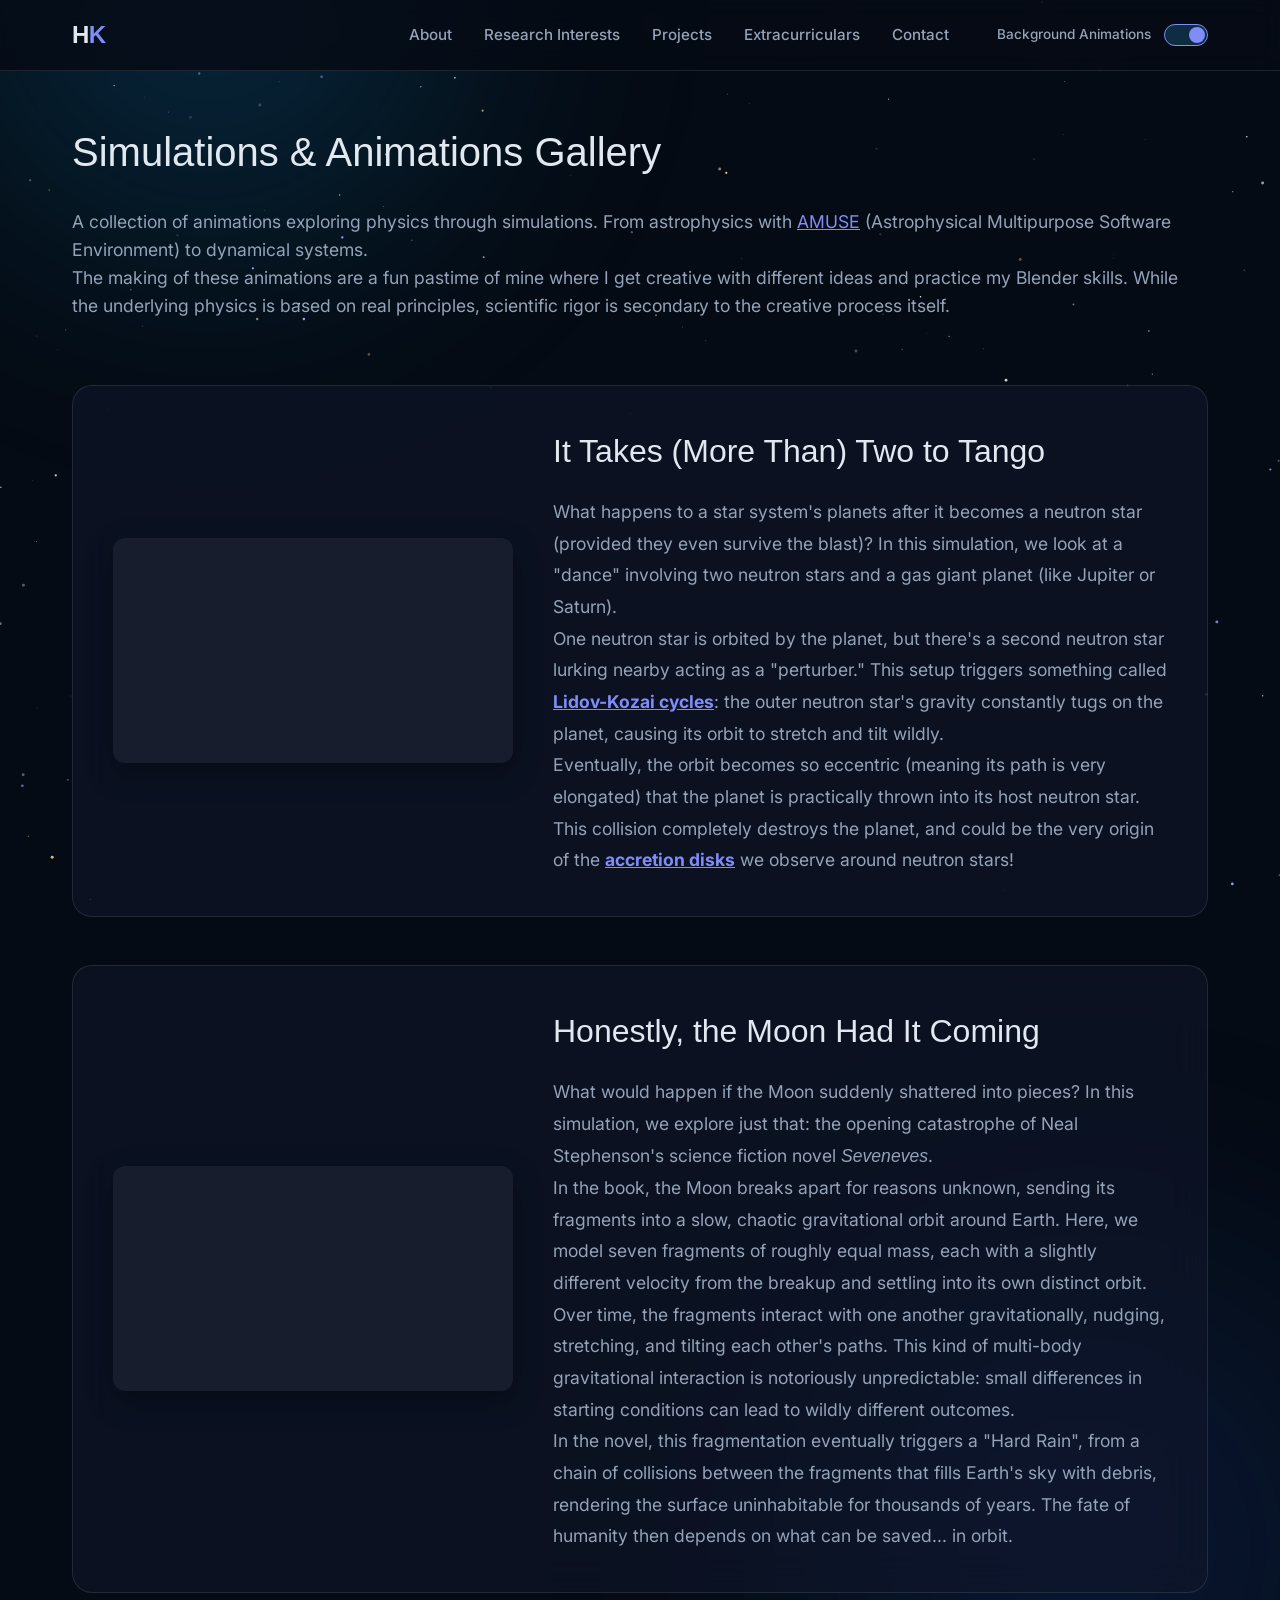
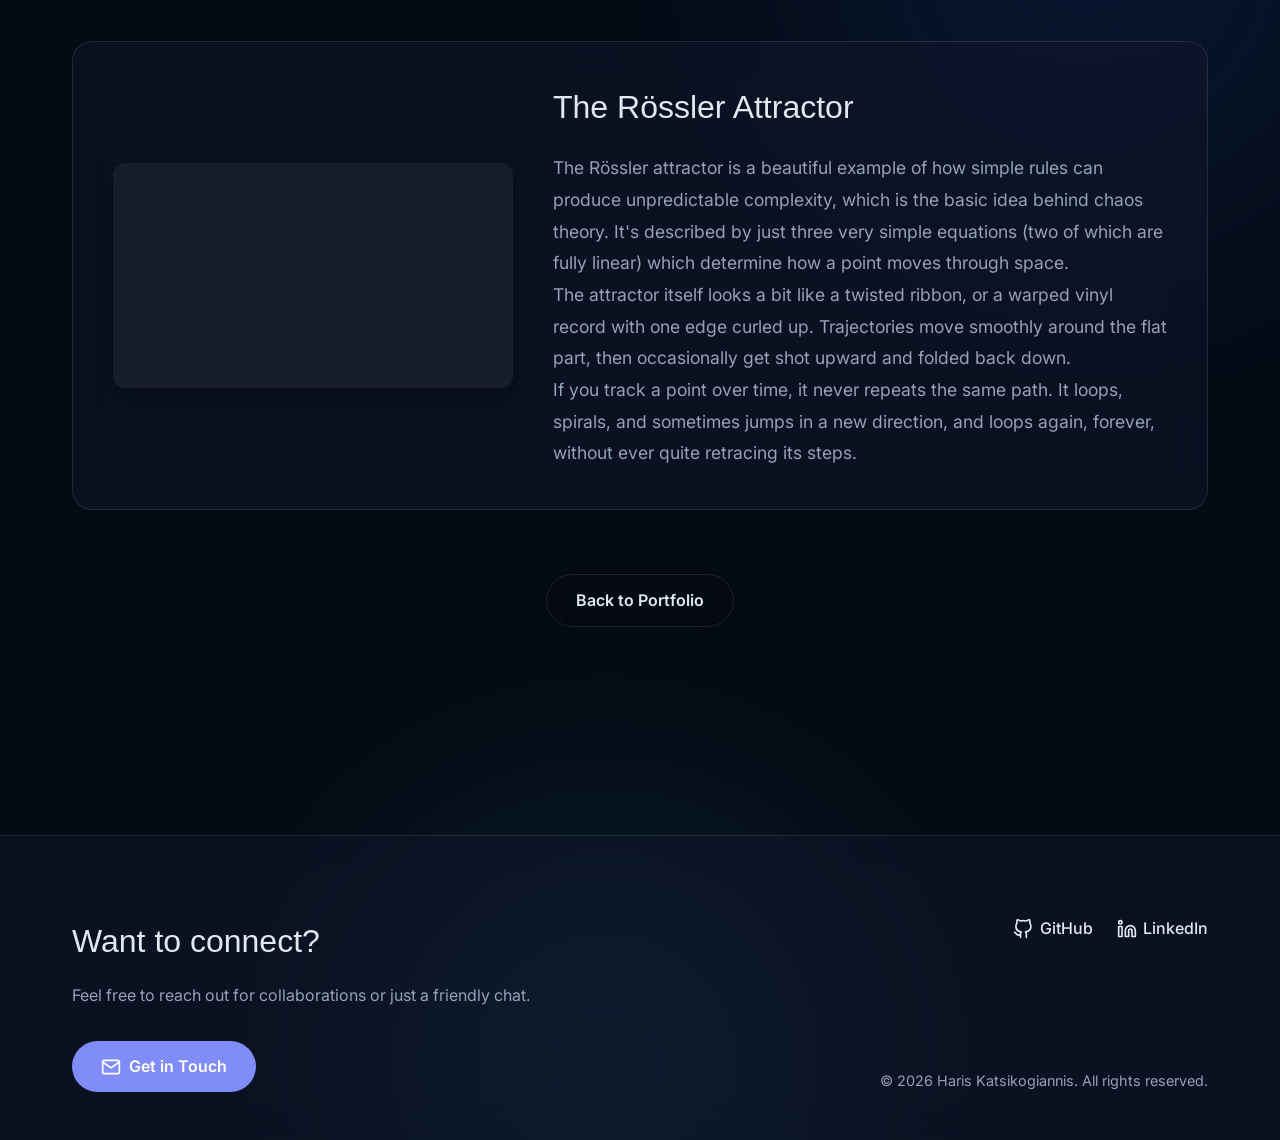
==== commit 50931403: "chore: Update section title in amuse-scenarios.html for clarity" ====
--- a/amuse-scenarios.html
+++ b/amuse-scenarios.html
@@ -79,7 +79,7 @@
     <main>
         <section class="projects-section" style="padding-top: 120px;">
             <div class="container">
-                <h1 class="section-title" style="text-align: left;">AMUSE-ing Scenarios</h1>
+                <h1 class="section-title" style="text-align: left;">Simulations & Animations Gallery</h1>
                 <p style="text-align: left; color: var(--text-secondary); margin: -1.5rem 0 4rem 0; font-size: 1.1rem;">
                     A collection of animations exploring physics through simulations. From astrophysics with
                     <a href="https://github.com/amusecode/amuse" target="_blank" rel="noopener noreferrer"
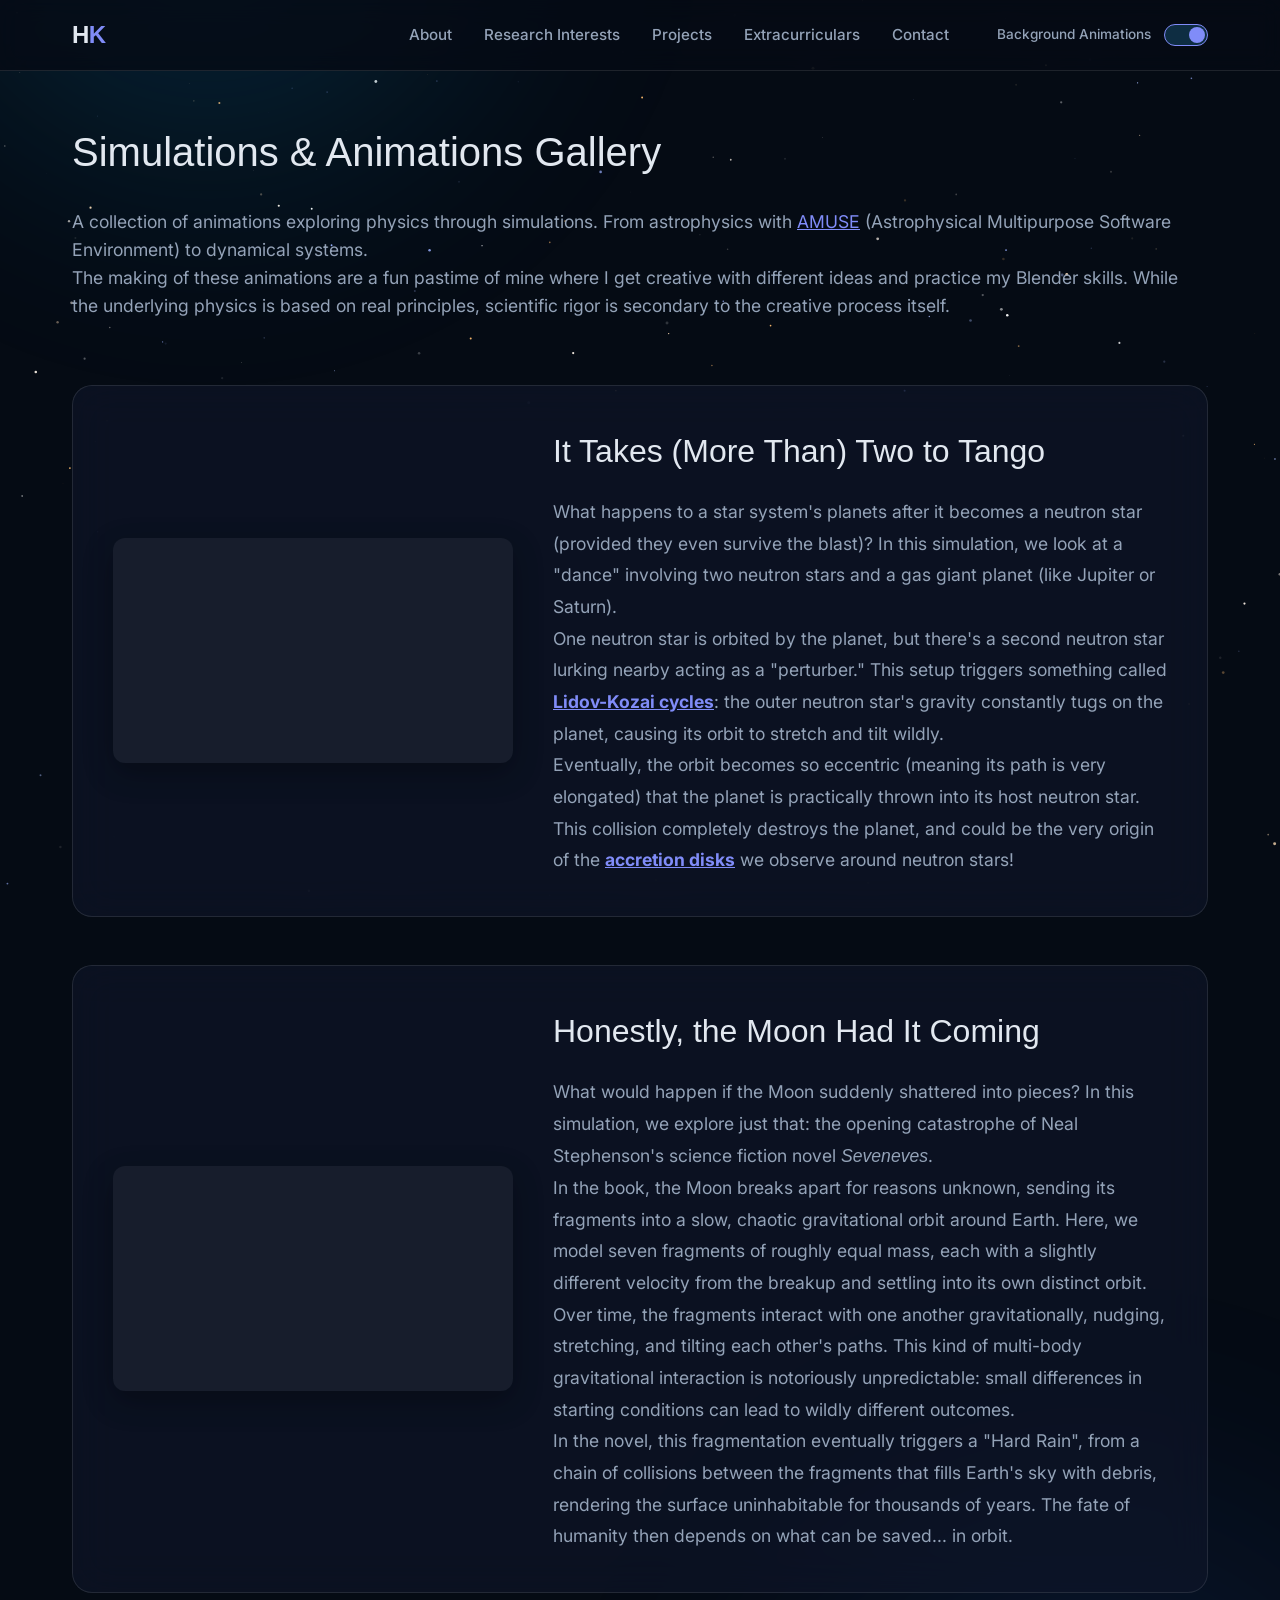
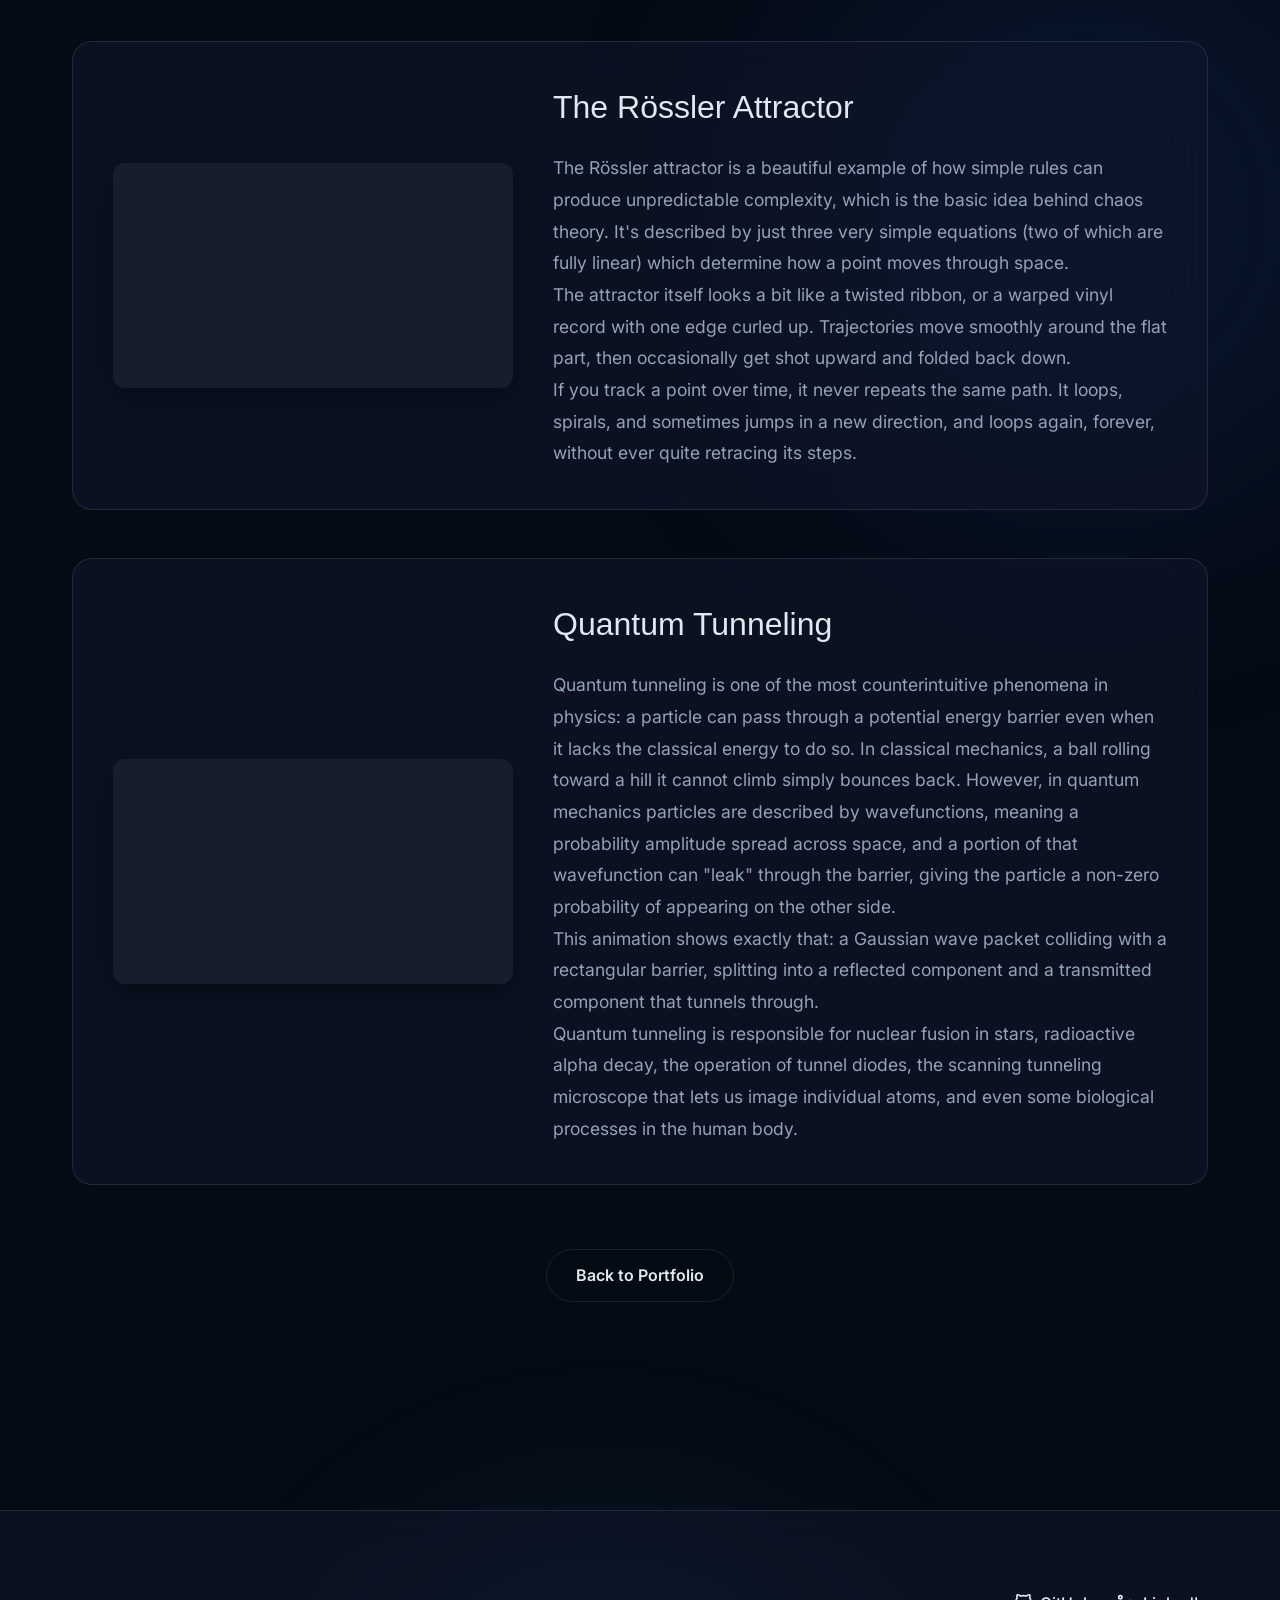
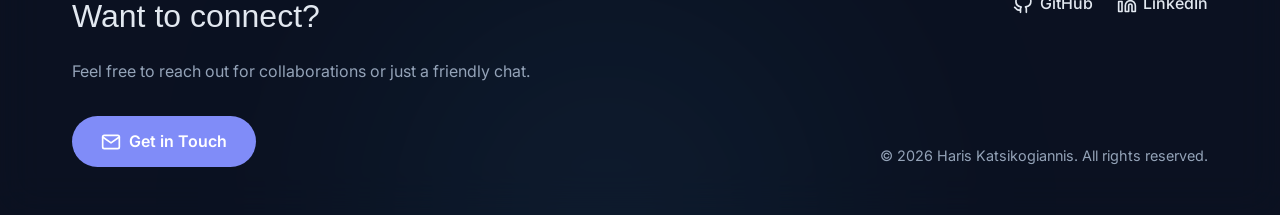
==== commit 0a170596: "feat: Add Quantum Tunneling scenario to amuse-scenarios.html" ====
--- a/amuse-scenarios.html
+++ b/amuse-scenarios.html
@@ -201,6 +201,40 @@
                             </p>
                         </div>
                     </article>
+
+                    <!-- Scenario 4: Quantum Tunneling -->
+                    <article class="list-card">
+                        <div class="list-card-video">
+                            <iframe
+                                src="https://www.youtube.com/embed/G6cOjcNprmw?autoplay=0&mute=1&loop=1&playlist=G6cOjcNprmw"
+                                title="YouTube video player" frameborder="0"
+                                allow="accelerometer; autoplay; clipboard-write; encrypted-media; gyroscope; picture-in-picture; web-share"
+                                referrerpolicy="strict-origin-when-cross-origin" allowfullscreen>
+                            </iframe>
+                        </div>
+                        <div class="list-card-content">
+                            <h3>Quantum Tunneling</h3>
+                            <p>
+                                Quantum tunneling is one of the most counterintuitive phenomena in physics: a particle
+                                can pass through a potential energy barrier even when it lacks the classical energy to do
+                                so. In classical mechanics, a ball rolling toward a hill it cannot climb simply bounces
+                                back. However, in quantum mechanics particles are described by wavefunctions, meaning a
+                                probability amplitude spread across space, and a portion of that wavefunction can "leak"
+                                through the barrier, giving the particle a non-zero probability of appearing on the
+                                other side.
+                            </p>
+                            <p>
+                                This animation shows exactly that: a Gaussian wave packet colliding with a rectangular
+                                barrier, splitting into a reflected component and a transmitted component that tunnels
+                                through.
+                            </p>
+                            <p>
+                                Quantum tunneling is responsible for nuclear fusion in stars, radioactive alpha decay,
+                                the operation of tunnel diodes, the scanning tunneling microscope that lets us image
+                                individual atoms, and even some biological processes in the human body.
+                            </p>
+                        </div>
+                    </article>
                 </div>
 
                 <div style="text-align: center; margin-top: 4rem;">
